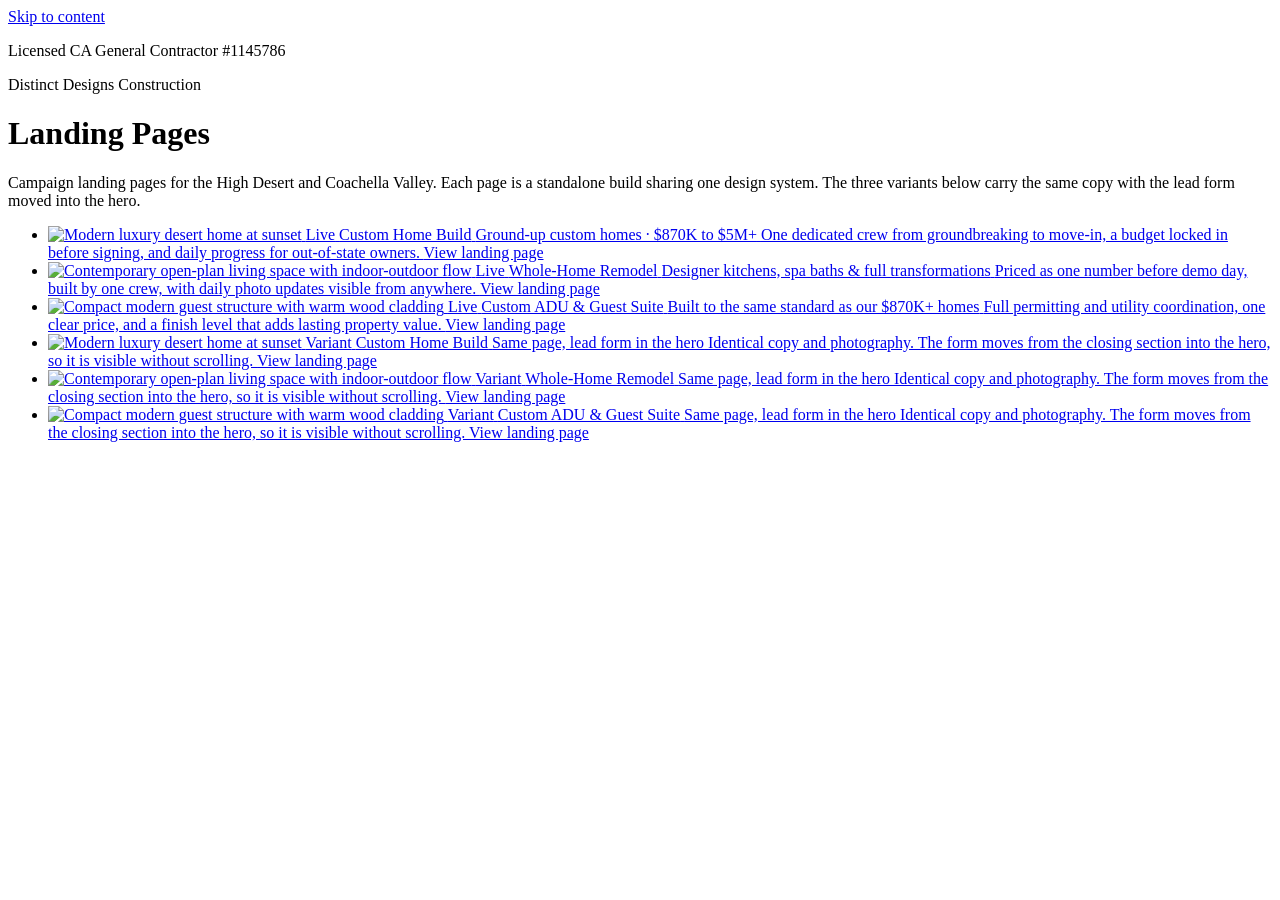
==== index.html @ 9405bffa "Add an Open Graph preview image for shared links. Point every landing page, the hub, and the thank-y" ====
<!DOCTYPE html>
<html lang="en">
<head>
<meta charset="UTF-8">
<meta name="viewport" content="width=device-width, initial-scale=1.0">
<title>Landing Pages | Distinct Designs Construction</title>
<meta name="description" content="Index of landing pages for Distinct Designs Construction — custom home builds, whole-home remodels, and custom ADUs across the High Desert and Coachella Valley.">
<meta name="robots" content="noindex, nofollow">

<meta property="og:type" content="website">
<meta property="og:site_name" content="Distinct Designs Construction">
<meta property="og:url" content="https://distinct-designs-construction.vercel.app/">
<meta property="og:title" content="Landing Pages | Distinct Designs Construction">
<meta property="og:description" content="Index of landing pages for Distinct Designs Construction — custom home builds, whole-home remodels, and custom ADUs across the High Desert and Coachella Valley.">
<meta property="og:image" content="https://distinct-designs-construction.vercel.app/custom-home-build-hero-form/images/process-crew.webp">
<meta property="og:image:type" content="image/webp">
<meta property="og:image:width" content="1200">
<meta property="og:image:height" content="900">
<meta property="og:image:alt" content="The Distinct Designs crew inside a completed custom home, desert mountains beyond the open sliders">
<meta name="twitter:card" content="summary_large_image">
<meta name="twitter:title" content="Landing Pages | Distinct Designs Construction">
<meta name="twitter:description" content="Index of landing pages for Distinct Designs Construction — custom home builds, whole-home remodels, and custom ADUs across the High Desert and Coachella Valley.">
<meta name="twitter:image" content="https://distinct-designs-construction.vercel.app/custom-home-build-hero-form/images/process-crew.webp">
<meta name="twitter:image:alt" content="The Distinct Designs crew inside a completed custom home, desert mountains beyond the open sliders">

<link rel="preconnect" href="https://fonts.googleapis.com">
<link rel="preconnect" href="https://fonts.gstatic.com" crossorigin>
<link href="https://fonts.googleapis.com/css2?family=Cormorant+Garamond:ital,wght@0,300;0,400;0,500;0,600;1,400&family=Manrope:wght@400;500;600;700&display=swap" rel="stylesheet">

<link rel="stylesheet" href="styles.css">
</head>
<body>

<a class="skip-link" href="#main">Skip to content</a>

<header class="hub-header">
  <p class="eyebrow">Licensed CA General Contractor #1145786</p>
  <p class="hub-header__brand">Distinct Designs <span>Construction</span></p>
  <h1>Landing Pages</h1>
  <p class="hub-header__note">
    Campaign landing pages for the High Desert and Coachella Valley.
    Each page is a standalone build sharing one design system. The three
    variants below carry the same copy with the lead form moved into the hero.
  </p>
</header>

<main id="main" class="hub-main">

  <ul class="hub-grid">

    <!-- ---------- 1. CUSTOM HOME BUILD (live) ---------- -->
    <li class="hub-card">
      <a class="hub-card__link" href="/custom-home-build/">
        <span class="hub-card__media">
          <img src="assets/hub-custom-home.webp"
               alt="Modern luxury desert home at sunset"
               data-placeholder="true"
               loading="lazy" width="900" height="650">
        </span>
        <span class="hub-card__body">
          <span class="hub-card__status hub-card__status--live">Live</span>
          <span class="hub-card__title">Custom Home Build</span>
          <span class="hub-card__range">Ground-up custom homes &middot; $870K to $5M+</span>
          <span class="hub-card__desc">
            One dedicated crew from groundbreaking to move-in, a budget locked in
            before signing, and daily progress for out-of-state owners.
          </span>
          <span class="hub-card__cta">View landing page</span>
        </span>
      </a>
    </li>

    <!-- ---------- 2. WHOLE-HOME REMODEL (live) ---------- -->
    <li class="hub-card">
      <a class="hub-card__link" href="/whole-home-remodel/">
        <span class="hub-card__media">
          <img src="assets/hub-remodel.webp"
               alt="Contemporary open-plan living space with indoor-outdoor flow"
               data-placeholder="true"
               loading="lazy" width="900" height="650">
        </span>
        <span class="hub-card__body">
          <span class="hub-card__status hub-card__status--live">Live</span>
          <span class="hub-card__title">Whole-Home Remodel</span>
          <span class="hub-card__range">Designer kitchens, spa baths &amp; full transformations</span>
          <span class="hub-card__desc">
            Priced as one number before demo day, built by one crew, with daily
            photo updates visible from anywhere.
          </span>
          <span class="hub-card__cta">View landing page</span>
        </span>
      </a>
    </li>

    <!-- ---------- 3. CUSTOM ADU (live) ---------- -->
    <li class="hub-card">
      <a class="hub-card__link" href="/custom-adu/">
        <span class="hub-card__media">
          <img src="assets/hub-adu.webp"
               alt="Compact modern guest structure with warm wood cladding"
               data-placeholder="true"
               loading="lazy" width="900" height="650">
        </span>
        <span class="hub-card__body">
          <span class="hub-card__status hub-card__status--live">Live</span>
          <span class="hub-card__title">Custom ADU &amp; Guest Suite</span>
          <span class="hub-card__range">Built to the same standard as our $870K+ homes</span>
          <span class="hub-card__desc">
            Full permitting and utility coordination, one clear price, and a
            finish level that adds lasting property value.
          </span>
          <span class="hub-card__cta">View landing page</span>
        </span>
      </a>
    </li>

    <!-- ---------- 4. CUSTOM HOME BUILD (hero-form variant) ---------- -->
    <li class="hub-card">
      <a class="hub-card__link" href="/custom-home-build-hero-form/">
        <span class="hub-card__media">
          <img src="assets/hub-custom-home.webp"
               alt="Modern luxury desert home at sunset"
               data-placeholder="true"
               loading="lazy" width="900" height="650">
        </span>
        <span class="hub-card__body">
          <span class="hub-card__status">Variant</span>
          <span class="hub-card__title">Custom Home Build</span>
          <span class="hub-card__range">Same page, lead form in the hero</span>
          <span class="hub-card__desc">
            Identical copy and photography. The form moves from the closing
            section into the hero, so it is visible without scrolling.
          </span>
          <span class="hub-card__cta">View landing page</span>
        </span>
      </a>
    </li>

    <!-- ---------- 5. WHOLE-HOME REMODEL (hero-form variant) ---------- -->
    <li class="hub-card">
      <a class="hub-card__link" href="/whole-home-remodel-hero-form/">
        <span class="hub-card__media">
          <img src="assets/hub-remodel.webp"
               alt="Contemporary open-plan living space with indoor-outdoor flow"
               data-placeholder="true"
               loading="lazy" width="900" height="650">
        </span>
        <span class="hub-card__body">
          <span class="hub-card__status">Variant</span>
          <span class="hub-card__title">Whole-Home Remodel</span>
          <span class="hub-card__range">Same page, lead form in the hero</span>
          <span class="hub-card__desc">
            Identical copy and photography. The form moves from the closing
            section into the hero, so it is visible without scrolling.
          </span>
          <span class="hub-card__cta">View landing page</span>
        </span>
      </a>
    </li>

    <!-- ---------- 6. CUSTOM ADU & GUEST SUITE (hero-form variant) ---------- -->
    <li class="hub-card">
      <a class="hub-card__link" href="/custom-adu-hero-form/">
        <span class="hub-card__media">
          <img src="assets/hub-adu.webp"
               alt="Compact modern guest structure with warm wood cladding"
               data-placeholder="true"
               loading="lazy" width="900" height="650">
        </span>
        <span class="hub-card__body">
          <span class="hub-card__status">Variant</span>
          <span class="hub-card__title">Custom ADU &amp; Guest Suite</span>
          <span class="hub-card__range">Same page, lead form in the hero</span>
          <span class="hub-card__desc">
            Identical copy and photography. The form moves from the closing
            section into the hero, so it is visible without scrolling.
          </span>
          <span class="hub-card__cta">View landing page</span>
        </span>
      </a>
    </li>

  </ul>

</main>

</body>
</html>
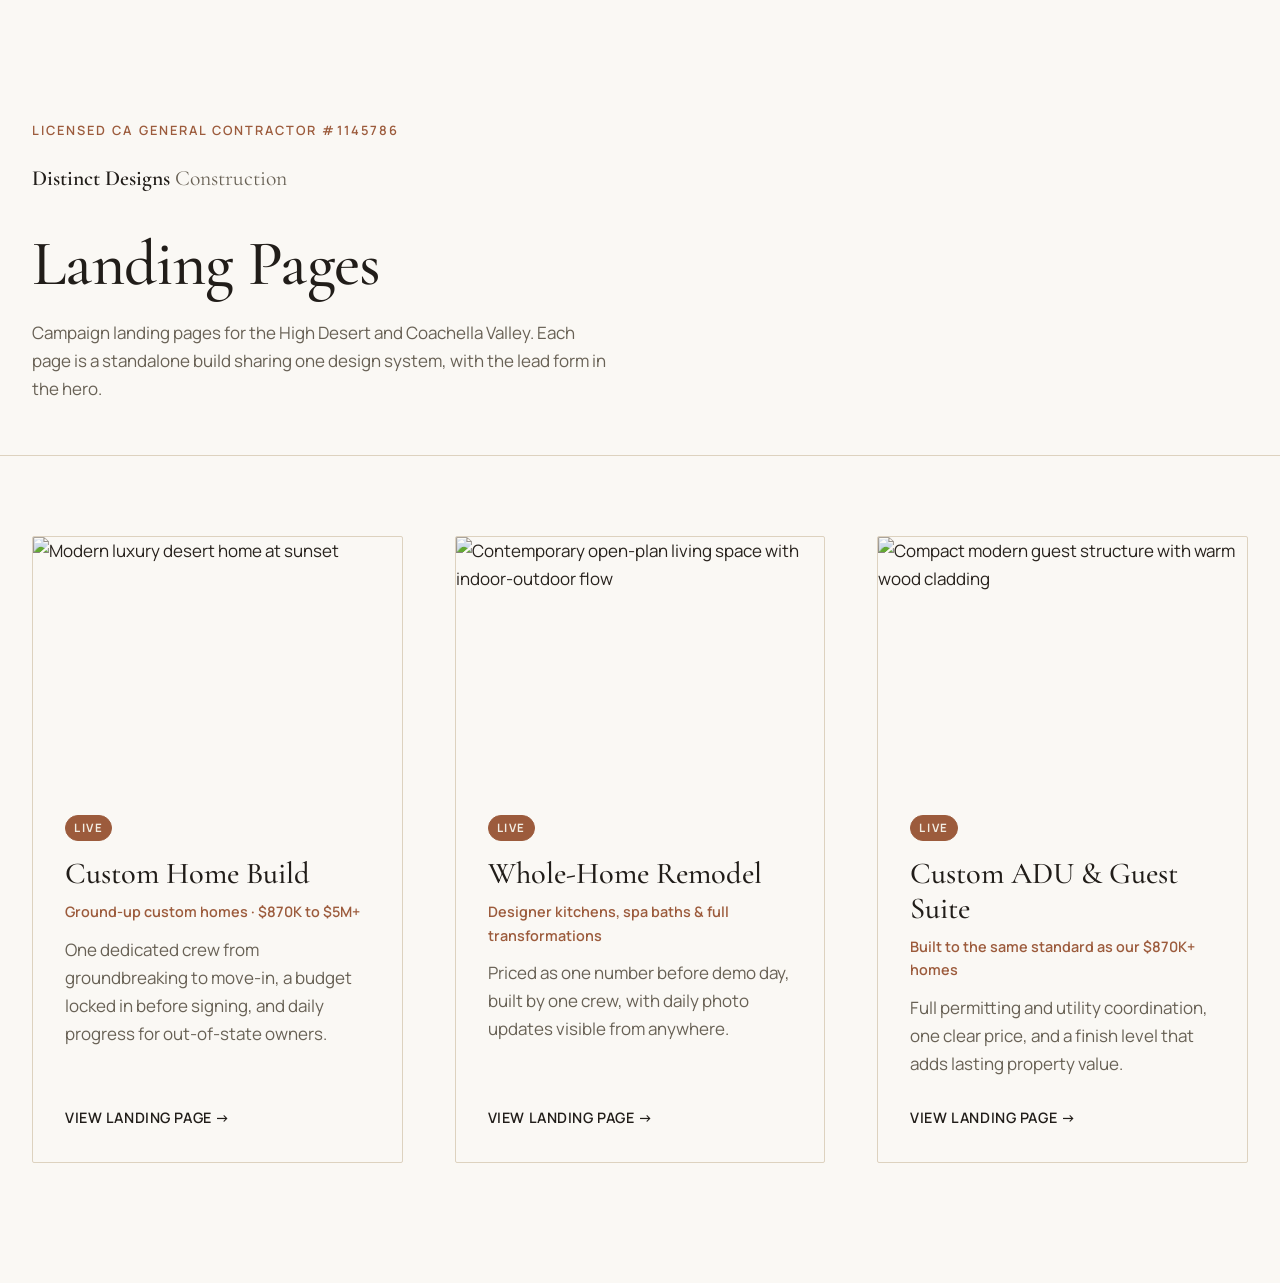
==== commit 29f0979b: "Remove the standard landing pages, keep the hero-form pages Delete custom-home-build/, whole-home-re" ====
--- a/index.html
+++ b/index.html
@@ -6,22 +6,6 @@
 <title>Landing Pages | Distinct Designs Construction</title>
 <meta name="description" content="Index of landing pages for Distinct Designs Construction — custom home builds, whole-home remodels, and custom ADUs across the High Desert and Coachella Valley.">
 <meta name="robots" content="noindex, nofollow">
-
-<meta property="og:type" content="website">
-<meta property="og:site_name" content="Distinct Designs Construction">
-<meta property="og:url" content="https://distinct-designs-construction.vercel.app/">
-<meta property="og:title" content="Landing Pages | Distinct Designs Construction">
-<meta property="og:description" content="Index of landing pages for Distinct Designs Construction — custom home builds, whole-home remodels, and custom ADUs across the High Desert and Coachella Valley.">
-<meta property="og:image" content="https://distinct-designs-construction.vercel.app/custom-home-build-hero-form/images/process-crew.webp">
-<meta property="og:image:type" content="image/webp">
-<meta property="og:image:width" content="1200">
-<meta property="og:image:height" content="900">
-<meta property="og:image:alt" content="The Distinct Designs crew inside a completed custom home, desert mountains beyond the open sliders">
-<meta name="twitter:card" content="summary_large_image">
-<meta name="twitter:title" content="Landing Pages | Distinct Designs Construction">
-<meta name="twitter:description" content="Index of landing pages for Distinct Designs Construction — custom home builds, whole-home remodels, and custom ADUs across the High Desert and Coachella Valley.">
-<meta name="twitter:image" content="https://distinct-designs-construction.vercel.app/custom-home-build-hero-form/images/process-crew.webp">
-<meta name="twitter:image:alt" content="The Distinct Designs crew inside a completed custom home, desert mountains beyond the open sliders">
 
 <link rel="preconnect" href="https://fonts.googleapis.com">
 <link rel="preconnect" href="https://fonts.gstatic.com" crossorigin>
@@ -39,8 +23,8 @@
   <h1>Landing Pages</h1>
   <p class="hub-header__note">
     Campaign landing pages for the High Desert and Coachella Valley.
-    Each page is a standalone build sharing one design system. The three
-    variants below carry the same copy with the lead form moved into the hero.
+    Each page is a standalone build sharing one design system, with the
+    lead form in the hero.
   </p>
 </header>
 
@@ -50,7 +34,7 @@
 
     <!-- ---------- 1. CUSTOM HOME BUILD (live) ---------- -->
     <li class="hub-card">
-      <a class="hub-card__link" href="/custom-home-build/">
+      <a class="hub-card__link" href="/custom-home-build-hero-form/">
         <span class="hub-card__media">
           <img src="assets/hub-custom-home.webp"
                alt="Modern luxury desert home at sunset"
@@ -72,7 +56,7 @@
 
     <!-- ---------- 2. WHOLE-HOME REMODEL (live) ---------- -->
     <li class="hub-card">
-      <a class="hub-card__link" href="/whole-home-remodel/">
+      <a class="hub-card__link" href="/whole-home-remodel-hero-form/">
         <span class="hub-card__media">
           <img src="assets/hub-remodel.webp"
                alt="Contemporary open-plan living space with indoor-outdoor flow"
@@ -92,9 +76,9 @@
       </a>
     </li>
 
-    <!-- ---------- 3. CUSTOM ADU (live) ---------- -->
+    <!-- ---------- 3. CUSTOM ADU & GUEST SUITE (live) ---------- -->
     <li class="hub-card">
-      <a class="hub-card__link" href="/custom-adu/">
+      <a class="hub-card__link" href="/custom-adu-hero-form/">
         <span class="hub-card__media">
           <img src="assets/hub-adu.webp"
                alt="Compact modern guest structure with warm wood cladding"
@@ -114,72 +98,6 @@
       </a>
     </li>
 
-    <!-- ---------- 4. CUSTOM HOME BUILD (hero-form variant) ---------- -->
-    <li class="hub-card">
-      <a class="hub-card__link" href="/custom-home-build-hero-form/">
-        <span class="hub-card__media">
-          <img src="assets/hub-custom-home.webp"
-               alt="Modern luxury desert home at sunset"
-               data-placeholder="true"
-               loading="lazy" width="900" height="650">
-        </span>
-        <span class="hub-card__body">
-          <span class="hub-card__status">Variant</span>
-          <span class="hub-card__title">Custom Home Build</span>
-          <span class="hub-card__range">Same page, lead form in the hero</span>
-          <span class="hub-card__desc">
-            Identical copy and photography. The form moves from the closing
-            section into the hero, so it is visible without scrolling.
-          </span>
-          <span class="hub-card__cta">View landing page</span>
-        </span>
-      </a>
-    </li>
-
-    <!-- ---------- 5. WHOLE-HOME REMODEL (hero-form variant) ---------- -->
-    <li class="hub-card">
-      <a class="hub-card__link" href="/whole-home-remodel-hero-form/">
-        <span class="hub-card__media">
-          <img src="assets/hub-remodel.webp"
-               alt="Contemporary open-plan living space with indoor-outdoor flow"
-               data-placeholder="true"
-               loading="lazy" width="900" height="650">
-        </span>
-        <span class="hub-card__body">
-          <span class="hub-card__status">Variant</span>
-          <span class="hub-card__title">Whole-Home Remodel</span>
-          <span class="hub-card__range">Same page, lead form in the hero</span>
-          <span class="hub-card__desc">
-            Identical copy and photography. The form moves from the closing
-            section into the hero, so it is visible without scrolling.
-          </span>
-          <span class="hub-card__cta">View landing page</span>
-        </span>
-      </a>
-    </li>
-
-    <!-- ---------- 6. CUSTOM ADU & GUEST SUITE (hero-form variant) ---------- -->
-    <li class="hub-card">
-      <a class="hub-card__link" href="/custom-adu-hero-form/">
-        <span class="hub-card__media">
-          <img src="assets/hub-adu.webp"
-               alt="Compact modern guest structure with warm wood cladding"
-               data-placeholder="true"
-               loading="lazy" width="900" height="650">
-        </span>
-        <span class="hub-card__body">
-          <span class="hub-card__status">Variant</span>
-          <span class="hub-card__title">Custom ADU &amp; Guest Suite</span>
-          <span class="hub-card__range">Same page, lead form in the hero</span>
-          <span class="hub-card__desc">
-            Identical copy and photography. The form moves from the closing
-            section into the hero, so it is visible without scrolling.
-          </span>
-          <span class="hub-card__cta">View landing page</span>
-        </span>
-      </a>
-    </li>
-
   </ul>
 
 </main>
--- a/styles.css
+++ b/styles.css
@@ -0,0 +1,266 @@
+/* =================================================================
+   DISTINCT DESIGNS CONSTRUCTION — LANDING PAGE HUB
+   Shares the design tokens used by the individual landing pages
+   (see custom-home-build-hero-form/styles.css). Pure CSS, no framework.
+   ================================================================= */
+
+/* -----------------------------------------------------------------
+   1. DESIGN TOKENS  (kept in sync with the landing page system)
+   ----------------------------------------------------------------- */
+:root {
+  --color-bg: #faf8f4;
+  --color-bg-sand: #eee6d8;
+  --color-charcoal: #211d19;
+  --color-charcoal-soft: #2c2723;
+  --color-text: #2a2622;
+  --color-text-muted: #686155;
+  --color-text-on-dark: #f2ede3;
+  --color-text-on-dark-muted: #b9b0a1;
+  --color-clay: #9c5b3c;
+  --color-clay-dark: #7d4830;
+  --color-hairline: #ddd2bf;
+  --color-hairline-on-dark: rgba(242, 237, 227, 0.16);
+
+  --font-display: "Cormorant Garamond", "Times New Roman", serif;
+  --font-body: "Manrope", -apple-system, BlinkMacSystemFont, "Segoe UI", sans-serif;
+
+  --fs-h1: clamp(2.35rem, 4.4vw + 0.75rem, 4rem);
+  --fs-body: 1.0625rem;
+  --fs-small: 0.9rem;
+  --fs-eyebrow: 0.8rem;
+
+  --space-3xs: 0.25rem;
+  --space-2xs: 0.5rem;
+  --space-xs: 0.75rem;
+  --space-sm: 1.25rem;
+  --space-md: 2rem;
+  --space-lg: 3.25rem;
+  --space-xl: 5rem;
+  --space-2xl: 7.5rem;
+
+  --content-max: 1360px;
+  --radius: 2px;
+  --border-w: 1px;
+
+  --ease-editorial: cubic-bezier(0.16, 1, 0.3, 1);
+  --dur-fast: 0.3s;
+  --dur-med: 0.6s;
+}
+
+/* -----------------------------------------------------------------
+   2. RESET / BASE
+   ----------------------------------------------------------------- */
+*, *::before, *::after { box-sizing: border-box; }
+
+@media (prefers-reduced-motion: reduce) {
+  *, *::before, *::after {
+    animation-duration: 0.01ms !important;
+    transition-duration: 0.01ms !important;
+  }
+}
+
+body {
+  margin: 0;
+  background: var(--color-bg);
+  color: var(--color-text);
+  font-family: var(--font-body);
+  font-size: var(--fs-body);
+  line-height: 1.65;
+  -webkit-font-smoothing: antialiased;
+  text-rendering: optimizeLegibility;
+}
+
+img { max-width: 100%; display: block; height: auto; }
+ul { list-style: none; margin: 0; padding: 0; }
+a { color: inherit; text-decoration: none; }
+h1 { margin: 0; }
+p { margin: 0; }
+
+.skip-link {
+  position: absolute;
+  left: -9999px;
+  top: 0;
+  background: var(--color-charcoal);
+  color: var(--color-text-on-dark);
+  padding: var(--space-2xs) var(--space-sm);
+  z-index: 999;
+}
+.skip-link:focus { left: var(--space-sm); top: var(--space-sm); }
+
+:focus-visible { outline: 2px solid var(--color-clay); outline-offset: 3px; }
+
+.eyebrow {
+  font-size: var(--fs-eyebrow);
+  text-transform: uppercase;
+  letter-spacing: 0.16em;
+  color: var(--color-clay);
+  font-weight: 600;
+}
+
+/* -----------------------------------------------------------------
+   3. HEADER
+   ----------------------------------------------------------------- */
+.hub-header {
+  max-width: var(--content-max);
+  margin: 0 auto;
+  padding: var(--space-xl) var(--space-md) var(--space-lg);
+  border-bottom: var(--border-w) solid var(--color-hairline);
+}
+
+.hub-header__brand {
+  font-family: var(--font-display);
+  font-size: 1.35rem;
+  font-weight: 600;
+  color: var(--color-charcoal);
+  margin-top: var(--space-sm);
+}
+.hub-header__brand span { font-weight: 400; color: var(--color-text-muted); }
+
+.hub-header h1 {
+  font-family: var(--font-display);
+  font-size: var(--fs-h1);
+  font-weight: 500;
+  line-height: 1.1;
+  letter-spacing: -0.01em;
+  color: var(--color-charcoal);
+  margin-top: var(--space-md);
+}
+
+.hub-header__note {
+  color: var(--color-text-muted);
+  max-width: 58ch;
+  margin-top: var(--space-sm);
+}
+
+/* -----------------------------------------------------------------
+   4. CARD GRID
+   ----------------------------------------------------------------- */
+.hub-main {
+  max-width: var(--content-max);
+  margin: 0 auto;
+  padding: var(--space-xl) var(--space-md) var(--space-2xl);
+}
+
+.hub-grid {
+  display: grid;
+  grid-template-columns: 1fr;
+  gap: var(--space-lg);
+}
+
+.hub-card__link {
+  display: flex;
+  flex-direction: column;
+  height: 100%;
+  border: var(--border-w) solid var(--color-hairline);
+  border-radius: var(--radius);
+  overflow: hidden;
+  background: var(--color-bg);
+  transition: transform var(--dur-med) var(--ease-editorial),
+              box-shadow var(--dur-med) var(--ease-editorial),
+              border-color var(--dur-med) var(--ease-editorial);
+}
+
+/* Only the published card is interactive */
+a.hub-card__link:hover {
+  transform: translateY(-4px);
+  border-color: var(--color-clay);
+  box-shadow: 0 18px 40px rgba(33, 29, 25, 0.1);
+}
+a.hub-card__link:active { transform: translateY(-1px); }
+
+.hub-card__media {
+  display: block;
+  overflow: hidden;
+  aspect-ratio: 3 / 2;
+}
+.hub-card__media img {
+  width: 100%;
+  height: 100%;
+  object-fit: cover;
+  /* Unifying warm grade across mixed-source placeholder photography */
+  filter: sepia(0.16) saturate(1.12) brightness(0.97) contrast(1.04) hue-rotate(-4deg);
+  transition: transform var(--dur-med) var(--ease-editorial);
+}
+a.hub-card__link:hover .hub-card__media img { transform: scale(1.04); }
+
+.hub-card__body {
+  display: flex;
+  flex-direction: column;
+  align-items: flex-start;
+  gap: var(--space-2xs);
+  padding: var(--space-md);
+  flex: 1;
+}
+
+.hub-card__status {
+  display: inline-block;
+  font-size: 0.72rem;
+  font-weight: 700;
+  text-transform: uppercase;
+  letter-spacing: 0.14em;
+  color: var(--color-text-muted);
+  border: var(--border-w) solid var(--color-hairline);
+  border-radius: 999px;
+  padding: 0.15rem var(--space-2xs);
+  margin-bottom: var(--space-2xs);
+}
+.hub-card__status--live {
+  color: var(--color-text-on-dark);
+  background: var(--color-clay);
+  border-color: var(--color-clay);
+}
+
+.hub-card__title {
+  font-family: var(--font-display);
+  font-size: 1.9rem;
+  font-weight: 500;
+  line-height: 1.15;
+  color: var(--color-charcoal);
+}
+
+.hub-card__range {
+  font-size: var(--fs-small);
+  font-weight: 600;
+  color: var(--color-clay);
+}
+
+.hub-card__desc {
+  color: var(--color-text-muted);
+  margin-top: var(--space-3xs);
+}
+
+.hub-card__cta {
+  margin-top: auto;
+  padding-top: var(--space-sm);
+  font-size: var(--fs-small);
+  font-weight: 600;
+  letter-spacing: 0.04em;
+  text-transform: uppercase;
+  color: var(--color-charcoal);
+}
+a.hub-card__link .hub-card__cta::after {
+  content: " \2192";
+  transition: opacity var(--dur-fast) var(--ease-editorial);
+}
+
+/* Pending pages: visibly inert, not clickable, still readable */
+.hub-card--pending .hub-card__link {
+  background: var(--color-bg-sand);
+  cursor: not-allowed;
+}
+.hub-card--pending .hub-card__media img { opacity: 0.55; filter: grayscale(0.65) sepia(0.1); }
+.hub-card--pending .hub-card__title { color: var(--color-text-muted); }
+.hub-card--pending .hub-card__range { color: var(--color-text-muted); }
+.hub-card--pending .hub-card__cta { color: var(--color-text-muted); }
+
+/* -----------------------------------------------------------------
+   5. MEDIA QUERIES
+   ----------------------------------------------------------------- */
+@media (min-width: 700px) {
+  .hub-grid { grid-template-columns: repeat(2, 1fr); }
+}
+
+@media (min-width: 1040px) {
+  .hub-grid { grid-template-columns: repeat(3, 1fr); }
+  .hub-header { padding-top: var(--space-2xl); }
+}
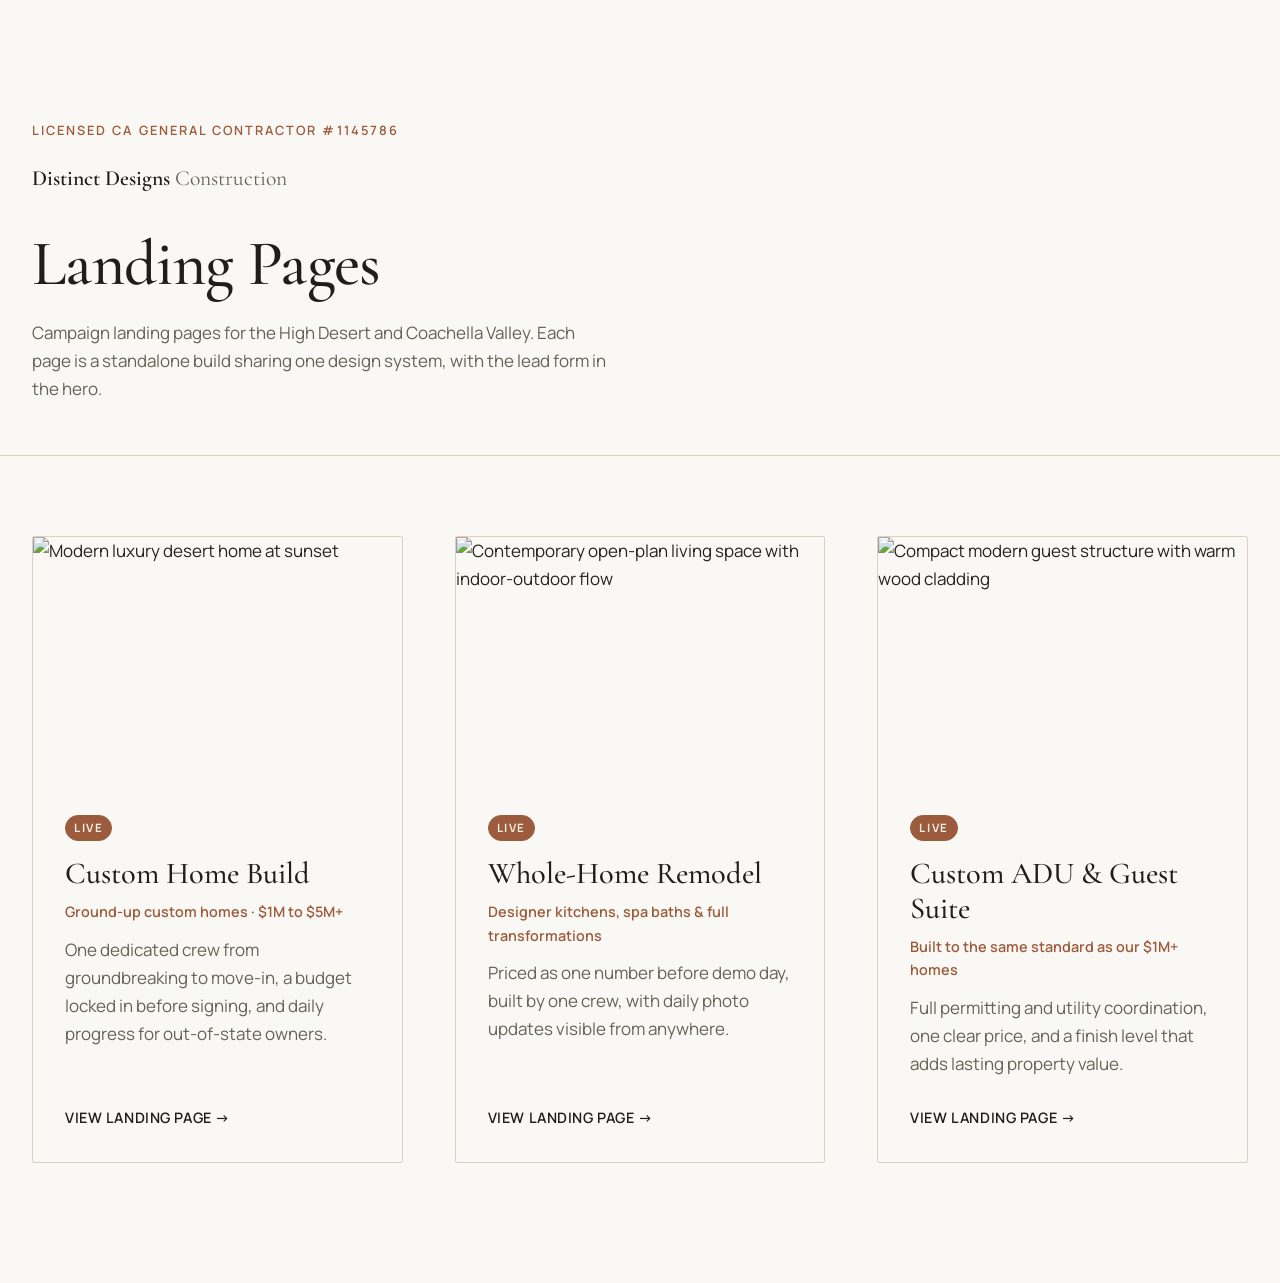
==== commit 7a44387b: "Align the custom home entry price to $1M, matching the main site The landing pages said $870K where " ====
--- a/index.html
+++ b/index.html
@@ -44,7 +44,7 @@
         <span class="hub-card__body">
           <span class="hub-card__status hub-card__status--live">Live</span>
           <span class="hub-card__title">Custom Home Build</span>
-          <span class="hub-card__range">Ground-up custom homes &middot; $870K to $5M+</span>
+          <span class="hub-card__range">Ground-up custom homes &middot; $1M to $5M+</span>
           <span class="hub-card__desc">
             One dedicated crew from groundbreaking to move-in, a budget locked in
             before signing, and daily progress for out-of-state owners.
@@ -88,7 +88,7 @@
         <span class="hub-card__body">
           <span class="hub-card__status hub-card__status--live">Live</span>
           <span class="hub-card__title">Custom ADU &amp; Guest Suite</span>
-          <span class="hub-card__range">Built to the same standard as our $870K+ homes</span>
+          <span class="hub-card__range">Built to the same standard as our $1M+ homes</span>
           <span class="hub-card__desc">
             Full permitting and utility coordination, one clear price, and a
             finish level that adds lasting property value.
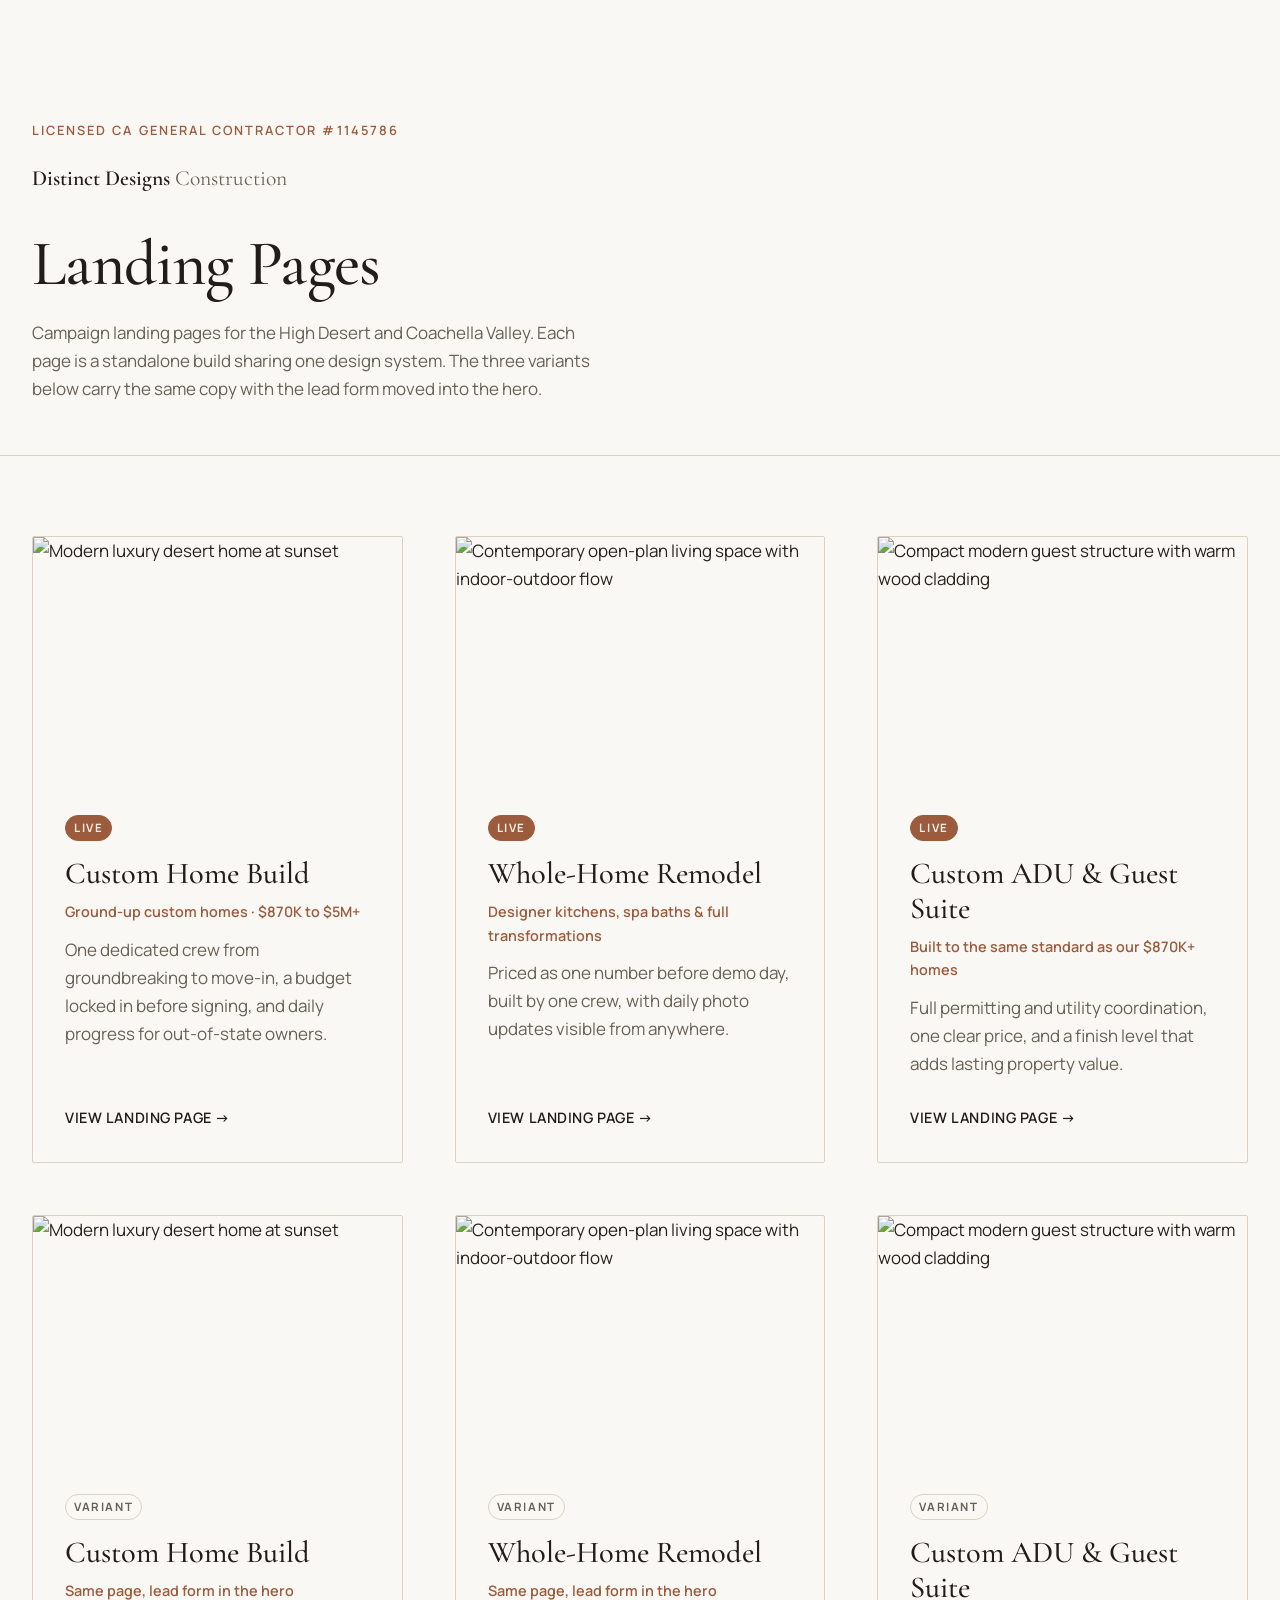
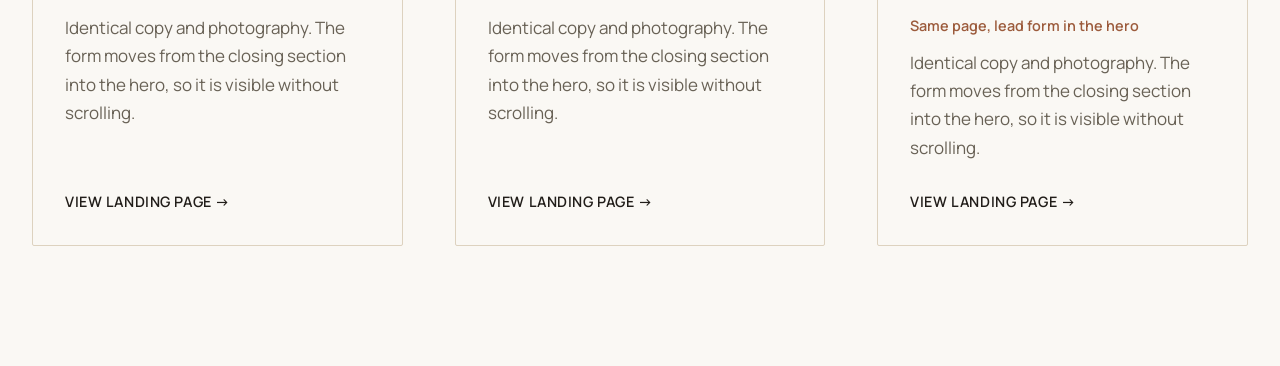
==== commit cb62dcb3: "Fix SEO, URL, privacy, favicon and mobile speed review items SEO: canonicals now point at the hero-f" ====
--- a/index.html
+++ b/index.html
@@ -6,6 +6,10 @@
 <title>Landing Pages | Distinct Designs Construction</title>
 <meta name="description" content="Index of landing pages for Distinct Designs Construction — custom home builds, whole-home remodels, and custom ADUs across the High Desert and Coachella Valley.">
 <meta name="robots" content="noindex, nofollow">
+
+<link rel="icon" href="/favicon.ico" sizes="48x48">
+<link rel="icon" href="/favicon.png" type="image/png" sizes="192x192">
+<link rel="apple-touch-icon" href="/apple-touch-icon.png">
 
 <link rel="preconnect" href="https://fonts.googleapis.com">
 <link rel="preconnect" href="https://fonts.gstatic.com" crossorigin>
@@ -23,8 +27,8 @@
   <h1>Landing Pages</h1>
   <p class="hub-header__note">
     Campaign landing pages for the High Desert and Coachella Valley.
-    Each page is a standalone build sharing one design system, with the
-    lead form in the hero.
+    Each page is a standalone build sharing one design system. The three
+    variants below carry the same copy with the lead form moved into the hero.
   </p>
 </header>
 
@@ -34,7 +38,7 @@
 
     <!-- ---------- 1. CUSTOM HOME BUILD (live) ---------- -->
     <li class="hub-card">
-      <a class="hub-card__link" href="/custom-home-build-hero-form/">
+      <a class="hub-card__link" href="/custom-home-build/">
         <span class="hub-card__media">
           <img src="assets/hub-custom-home.webp"
                alt="Modern luxury desert home at sunset"
@@ -44,7 +48,7 @@
         <span class="hub-card__body">
           <span class="hub-card__status hub-card__status--live">Live</span>
           <span class="hub-card__title">Custom Home Build</span>
-          <span class="hub-card__range">Ground-up custom homes &middot; $1M to $5M+</span>
+          <span class="hub-card__range">Ground-up custom homes &middot; $870K to $5M+</span>
           <span class="hub-card__desc">
             One dedicated crew from groundbreaking to move-in, a budget locked in
             before signing, and daily progress for out-of-state owners.
@@ -56,7 +60,7 @@
 
     <!-- ---------- 2. WHOLE-HOME REMODEL (live) ---------- -->
     <li class="hub-card">
-      <a class="hub-card__link" href="/whole-home-remodel-hero-form/">
+      <a class="hub-card__link" href="/whole-home-remodel/">
         <span class="hub-card__media">
           <img src="assets/hub-remodel.webp"
                alt="Contemporary open-plan living space with indoor-outdoor flow"
@@ -76,7 +80,73 @@
       </a>
     </li>
 
-    <!-- ---------- 3. CUSTOM ADU & GUEST SUITE (live) ---------- -->
+    <!-- ---------- 3. CUSTOM ADU (live) ---------- -->
+    <li class="hub-card">
+      <a class="hub-card__link" href="/custom-adu/">
+        <span class="hub-card__media">
+          <img src="assets/hub-adu.webp"
+               alt="Compact modern guest structure with warm wood cladding"
+               data-placeholder="true"
+               loading="lazy" width="900" height="650">
+        </span>
+        <span class="hub-card__body">
+          <span class="hub-card__status hub-card__status--live">Live</span>
+          <span class="hub-card__title">Custom ADU &amp; Guest Suite</span>
+          <span class="hub-card__range">Built to the same standard as our $870K+ homes</span>
+          <span class="hub-card__desc">
+            Full permitting and utility coordination, one clear price, and a
+            finish level that adds lasting property value.
+          </span>
+          <span class="hub-card__cta">View landing page</span>
+        </span>
+      </a>
+    </li>
+
+    <!-- ---------- 4. CUSTOM HOME BUILD (hero-form variant) ---------- -->
+    <li class="hub-card">
+      <a class="hub-card__link" href="/custom-home-build-hero-form/">
+        <span class="hub-card__media">
+          <img src="assets/hub-custom-home.webp"
+               alt="Modern luxury desert home at sunset"
+               data-placeholder="true"
+               loading="lazy" width="900" height="650">
+        </span>
+        <span class="hub-card__body">
+          <span class="hub-card__status">Variant</span>
+          <span class="hub-card__title">Custom Home Build</span>
+          <span class="hub-card__range">Same page, lead form in the hero</span>
+          <span class="hub-card__desc">
+            Identical copy and photography. The form moves from the closing
+            section into the hero, so it is visible without scrolling.
+          </span>
+          <span class="hub-card__cta">View landing page</span>
+        </span>
+      </a>
+    </li>
+
+    <!-- ---------- 5. WHOLE-HOME REMODEL (hero-form variant) ---------- -->
+    <li class="hub-card">
+      <a class="hub-card__link" href="/whole-home-remodel-hero-form/">
+        <span class="hub-card__media">
+          <img src="assets/hub-remodel.webp"
+               alt="Contemporary open-plan living space with indoor-outdoor flow"
+               data-placeholder="true"
+               loading="lazy" width="900" height="650">
+        </span>
+        <span class="hub-card__body">
+          <span class="hub-card__status">Variant</span>
+          <span class="hub-card__title">Whole-Home Remodel</span>
+          <span class="hub-card__range">Same page, lead form in the hero</span>
+          <span class="hub-card__desc">
+            Identical copy and photography. The form moves from the closing
+            section into the hero, so it is visible without scrolling.
+          </span>
+          <span class="hub-card__cta">View landing page</span>
+        </span>
+      </a>
+    </li>
+
+    <!-- ---------- 6. CUSTOM ADU & GUEST SUITE (hero-form variant) ---------- -->
     <li class="hub-card">
       <a class="hub-card__link" href="/custom-adu-hero-form/">
         <span class="hub-card__media">
@@ -86,12 +156,12 @@
                loading="lazy" width="900" height="650">
         </span>
         <span class="hub-card__body">
-          <span class="hub-card__status hub-card__status--live">Live</span>
+          <span class="hub-card__status">Variant</span>
           <span class="hub-card__title">Custom ADU &amp; Guest Suite</span>
-          <span class="hub-card__range">Built to the same standard as our $1M+ homes</span>
+          <span class="hub-card__range">Same page, lead form in the hero</span>
           <span class="hub-card__desc">
-            Full permitting and utility coordination, one clear price, and a
-            finish level that adds lasting property value.
+            Identical copy and photography. The form moves from the closing
+            section into the hero, so it is visible without scrolling.
           </span>
           <span class="hub-card__cta">View landing page</span>
         </span>
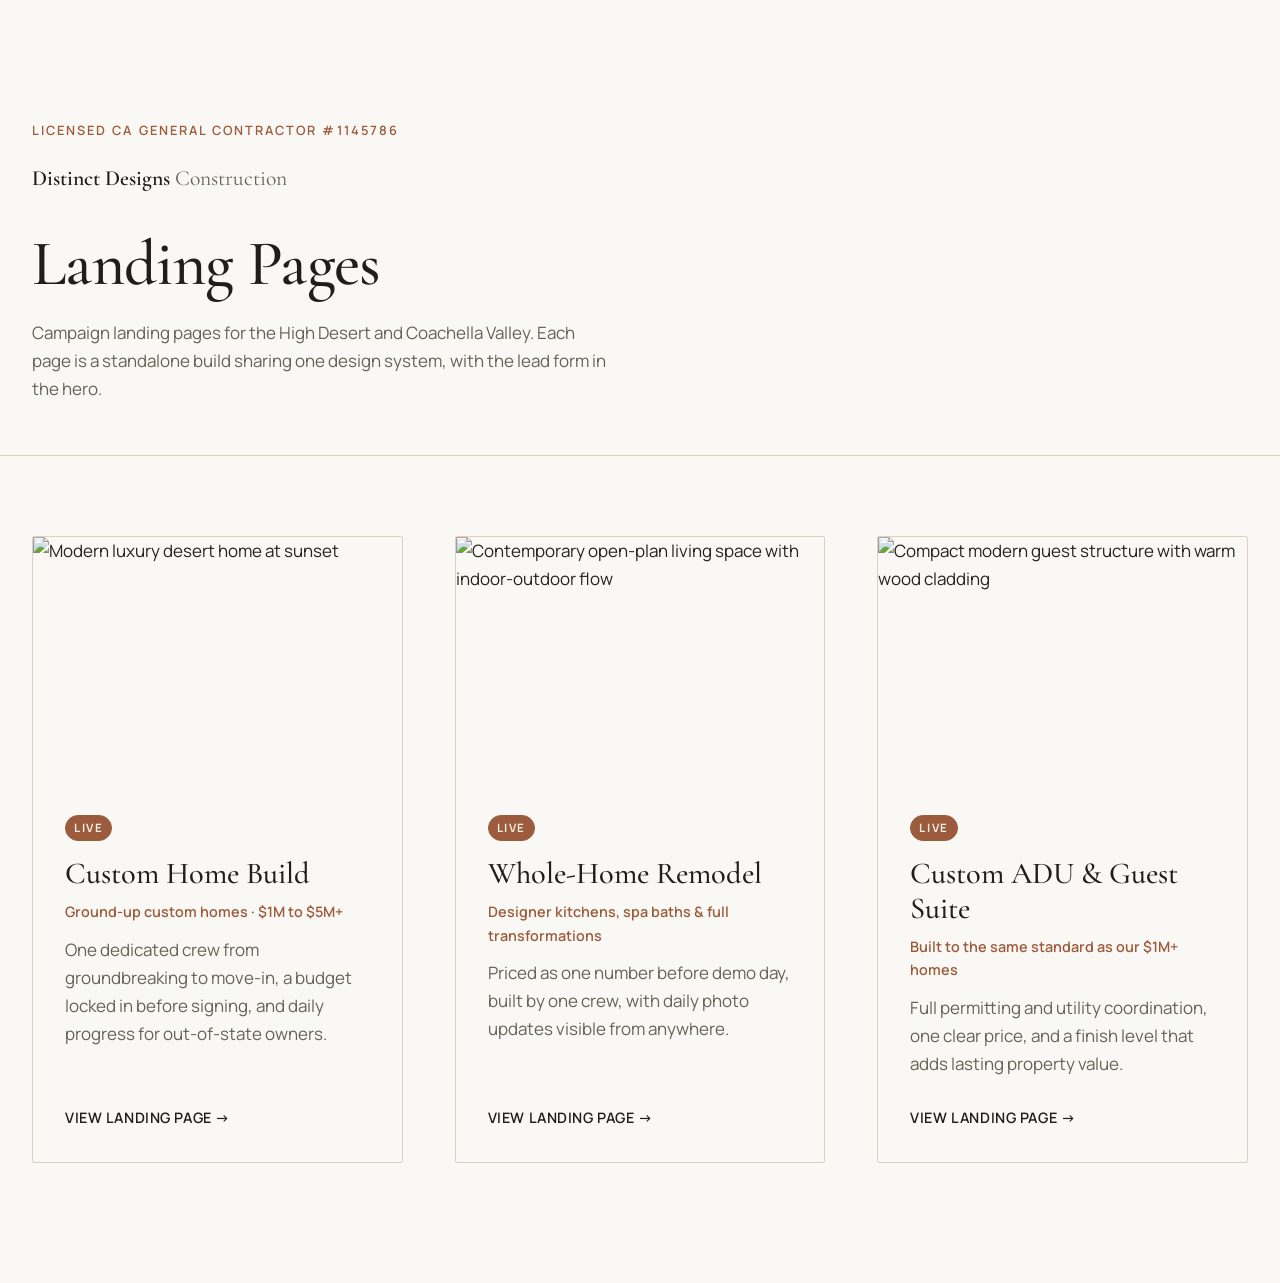
==== commit aa41bc76: "Merge remote-tracking branch 'origin/claude/awesome-maxwell-spdglj' into merge-trial" ====
--- a/index.html
+++ b/index.html
@@ -6,10 +6,6 @@
 <title>Landing Pages | Distinct Designs Construction</title>
 <meta name="description" content="Index of landing pages for Distinct Designs Construction — custom home builds, whole-home remodels, and custom ADUs across the High Desert and Coachella Valley.">
 <meta name="robots" content="noindex, nofollow">
-
-<link rel="icon" href="/favicon.ico" sizes="48x48">
-<link rel="icon" href="/favicon.png" type="image/png" sizes="192x192">
-<link rel="apple-touch-icon" href="/apple-touch-icon.png">
 
 <link rel="preconnect" href="https://fonts.googleapis.com">
 <link rel="preconnect" href="https://fonts.gstatic.com" crossorigin>
@@ -27,8 +23,8 @@
   <h1>Landing Pages</h1>
   <p class="hub-header__note">
     Campaign landing pages for the High Desert and Coachella Valley.
-    Each page is a standalone build sharing one design system. The three
-    variants below carry the same copy with the lead form moved into the hero.
+    Each page is a standalone build sharing one design system, with the
+    lead form in the hero.
   </p>
 </header>
 
@@ -38,7 +34,7 @@
 
     <!-- ---------- 1. CUSTOM HOME BUILD (live) ---------- -->
     <li class="hub-card">
-      <a class="hub-card__link" href="/custom-home-build/">
+      <a class="hub-card__link" href="/custom-home-build-hero-form/">
         <span class="hub-card__media">
           <img src="assets/hub-custom-home.webp"
                alt="Modern luxury desert home at sunset"
@@ -48,7 +44,7 @@
         <span class="hub-card__body">
           <span class="hub-card__status hub-card__status--live">Live</span>
           <span class="hub-card__title">Custom Home Build</span>
-          <span class="hub-card__range">Ground-up custom homes &middot; $870K to $5M+</span>
+          <span class="hub-card__range">Ground-up custom homes &middot; $1M to $5M+</span>
           <span class="hub-card__desc">
             One dedicated crew from groundbreaking to move-in, a budget locked in
             before signing, and daily progress for out-of-state owners.
@@ -60,7 +56,7 @@
 
     <!-- ---------- 2. WHOLE-HOME REMODEL (live) ---------- -->
     <li class="hub-card">
-      <a class="hub-card__link" href="/whole-home-remodel/">
+      <a class="hub-card__link" href="/whole-home-remodel-hero-form/">
         <span class="hub-card__media">
           <img src="assets/hub-remodel.webp"
                alt="Contemporary open-plan living space with indoor-outdoor flow"
@@ -80,9 +76,9 @@
       </a>
     </li>
 
-    <!-- ---------- 3. CUSTOM ADU (live) ---------- -->
+    <!-- ---------- 3. CUSTOM ADU & GUEST SUITE (live) ---------- -->
     <li class="hub-card">
-      <a class="hub-card__link" href="/custom-adu/">
+      <a class="hub-card__link" href="/custom-adu-hero-form/">
         <span class="hub-card__media">
           <img src="assets/hub-adu.webp"
                alt="Compact modern guest structure with warm wood cladding"
@@ -92,76 +88,10 @@
         <span class="hub-card__body">
           <span class="hub-card__status hub-card__status--live">Live</span>
           <span class="hub-card__title">Custom ADU &amp; Guest Suite</span>
-          <span class="hub-card__range">Built to the same standard as our $870K+ homes</span>
+          <span class="hub-card__range">Built to the same standard as our $1M+ homes</span>
           <span class="hub-card__desc">
             Full permitting and utility coordination, one clear price, and a
             finish level that adds lasting property value.
-          </span>
-          <span class="hub-card__cta">View landing page</span>
-        </span>
-      </a>
-    </li>
-
-    <!-- ---------- 4. CUSTOM HOME BUILD (hero-form variant) ---------- -->
-    <li class="hub-card">
-      <a class="hub-card__link" href="/custom-home-build-hero-form/">
-        <span class="hub-card__media">
-          <img src="assets/hub-custom-home.webp"
-               alt="Modern luxury desert home at sunset"
-               data-placeholder="true"
-               loading="lazy" width="900" height="650">
-        </span>
-        <span class="hub-card__body">
-          <span class="hub-card__status">Variant</span>
-          <span class="hub-card__title">Custom Home Build</span>
-          <span class="hub-card__range">Same page, lead form in the hero</span>
-          <span class="hub-card__desc">
-            Identical copy and photography. The form moves from the closing
-            section into the hero, so it is visible without scrolling.
-          </span>
-          <span class="hub-card__cta">View landing page</span>
-        </span>
-      </a>
-    </li>
-
-    <!-- ---------- 5. WHOLE-HOME REMODEL (hero-form variant) ---------- -->
-    <li class="hub-card">
-      <a class="hub-card__link" href="/whole-home-remodel-hero-form/">
-        <span class="hub-card__media">
-          <img src="assets/hub-remodel.webp"
-               alt="Contemporary open-plan living space with indoor-outdoor flow"
-               data-placeholder="true"
-               loading="lazy" width="900" height="650">
-        </span>
-        <span class="hub-card__body">
-          <span class="hub-card__status">Variant</span>
-          <span class="hub-card__title">Whole-Home Remodel</span>
-          <span class="hub-card__range">Same page, lead form in the hero</span>
-          <span class="hub-card__desc">
-            Identical copy and photography. The form moves from the closing
-            section into the hero, so it is visible without scrolling.
-          </span>
-          <span class="hub-card__cta">View landing page</span>
-        </span>
-      </a>
-    </li>
-
-    <!-- ---------- 6. CUSTOM ADU & GUEST SUITE (hero-form variant) ---------- -->
-    <li class="hub-card">
-      <a class="hub-card__link" href="/custom-adu-hero-form/">
-        <span class="hub-card__media">
-          <img src="assets/hub-adu.webp"
-               alt="Compact modern guest structure with warm wood cladding"
-               data-placeholder="true"
-               loading="lazy" width="900" height="650">
-        </span>
-        <span class="hub-card__body">
-          <span class="hub-card__status">Variant</span>
-          <span class="hub-card__title">Custom ADU &amp; Guest Suite</span>
-          <span class="hub-card__range">Same page, lead form in the hero</span>
-          <span class="hub-card__desc">
-            Identical copy and photography. The form moves from the closing
-            section into the hero, so it is visible without scrolling.
           </span>
           <span class="hub-card__cta">View landing page</span>
         </span>
